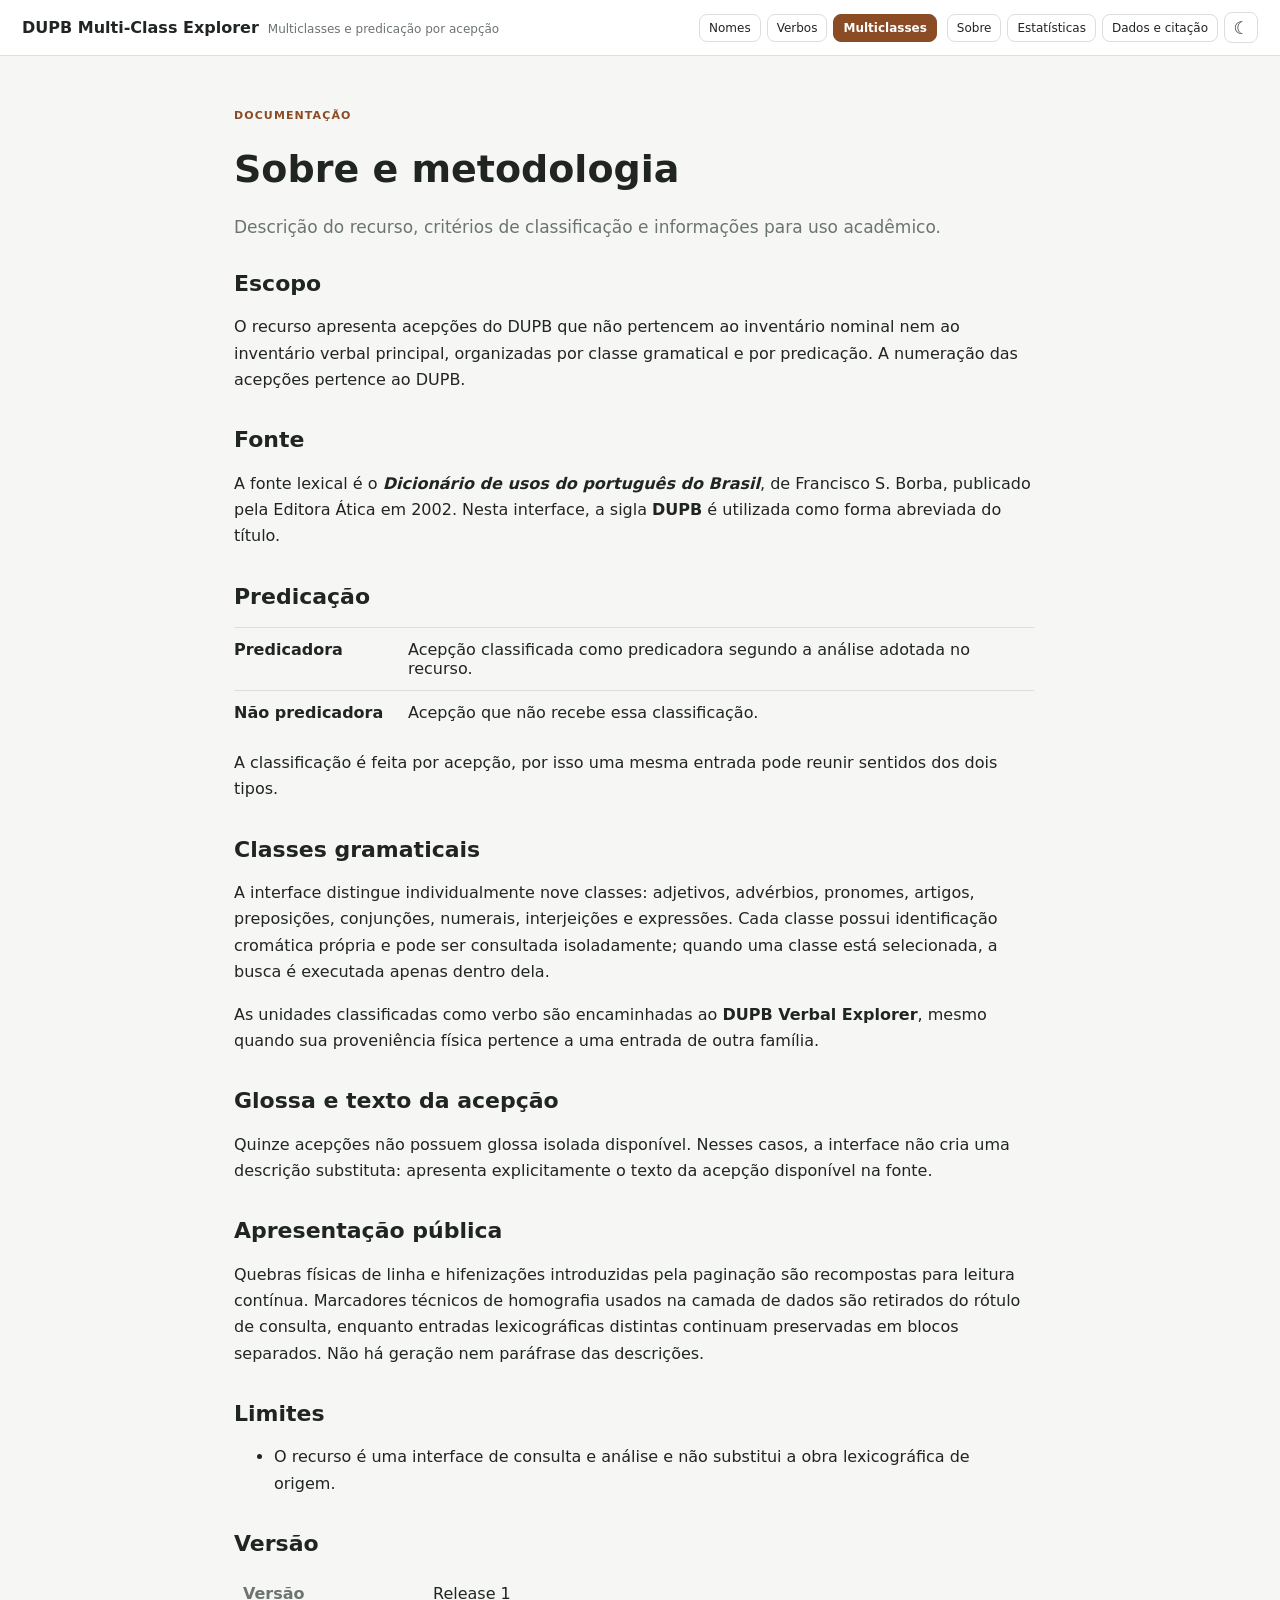
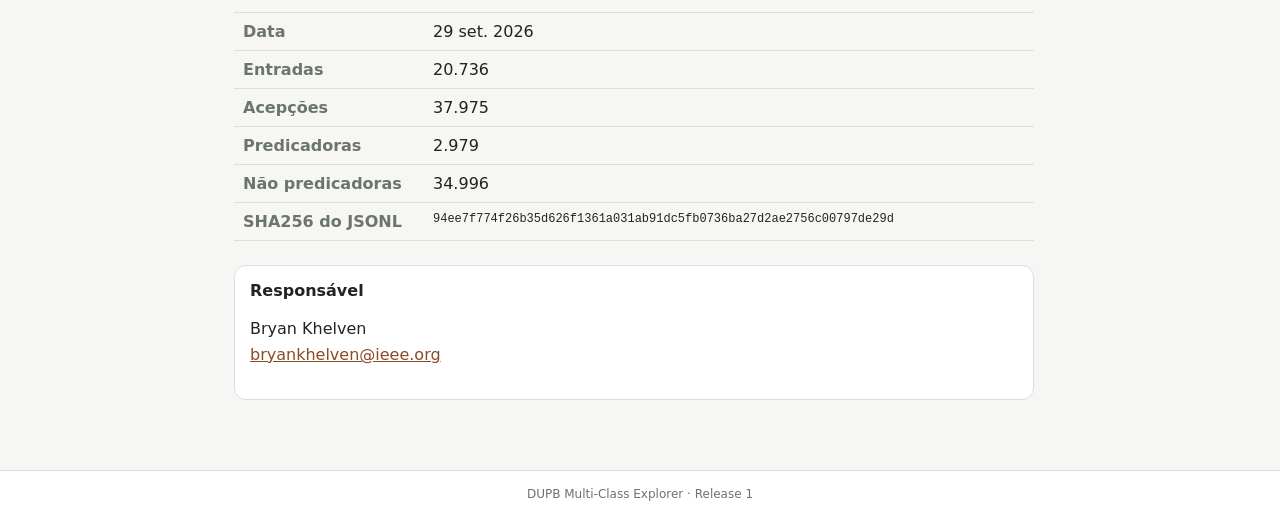
==== about.html @ 167cc292 "Publish dupb-multiclass-explorer Release 1" ====
<!doctype html><html lang="pt-BR"><head><meta charset="utf-8"><meta name="viewport" content="width=device-width,initial-scale=1"><title>Sobre · DUPB Multi-Class Explorer</title><script src="theme.js"></script><link rel="icon" href="favicon.svg"><link rel="stylesheet" href="styles.css"><link rel="stylesheet" href="resource.css"></head><body><header class="topbar"><div class="brand"><a href="index.html">DUPB Multi-Class Explorer</a><span>Multiclasses e predicação por acepção</span></div><div class="header-right"><div class="resource-switch" aria-label="Recursos DUPB"></div><div class="top-actions"><a class="nav-btn" href="about.html">Sobre</a><a class="nav-btn" href="stats.html">Estatísticas</a><a class="nav-btn" href="download.html">Dados e citação</a><button class="theme-btn icon-btn" data-theme-toggle type="button"></button></div></div></header><main class="page narrow"><p class="eyebrow">Documentação</p><h1>Sobre e metodologia</h1><p class="lead">Descrição do recurso, critérios de classificação e informações para uso acadêmico.</p><section class="prose"><h2>Escopo</h2><p>O recurso apresenta acepções do DUPB que não pertencem ao inventário nominal nem ao inventário verbal principal, organizadas por classe gramatical e por predicação. A numeração das acepções pertence ao DUPB.</p><h2>Fonte</h2><p>A fonte lexical é o <strong><em>Dicionário de usos do português do Brasil</em></strong>, de Francisco S. Borba, publicado pela Editora Ática em 2002. Nesta interface, a sigla <strong>DUPB</strong> é utilizada como forma abreviada do título.</p><h2>Predicação</h2><div class="definition"><strong>Predicadora</strong><span>Acepção classificada como predicadora segundo a análise adotada no recurso.</span></div><div class="definition"><strong>Não predicadora</strong><span>Acepção que não recebe essa classificação.</span></div><p>A classificação é feita por acepção, por isso uma mesma entrada pode reunir sentidos dos dois tipos.</p><h2>Classes gramaticais</h2><p>A interface distingue individualmente nove classes: adjetivos, advérbios, pronomes, artigos, preposições, conjunções, numerais, interjeições e expressões. Cada classe possui identificação cromática própria e pode ser consultada isoladamente; quando uma classe está selecionada, a busca é executada apenas dentro dela.</p><p>As unidades classificadas como verbo são encaminhadas ao <strong>DUPB Verbal Explorer</strong>, mesmo quando sua proveniência física pertence a uma entrada de outra família.</p><h2>Glossa e texto da acepção</h2><p>Quinze acepções não possuem glossa isolada disponível. Nesses casos, a interface não cria uma descrição substituta: apresenta explicitamente o texto da acepção disponível na fonte.</p><h2>Apresentação pública</h2><p>Quebras físicas de linha e hifenizações introduzidas pela paginação são recompostas para leitura contínua. Marcadores técnicos de homografia usados na camada de dados são retirados do rótulo de consulta, enquanto entradas lexicográficas distintas continuam preservadas em blocos separados. Não há geração nem paráfrase das descrições.</p><h2>Limites</h2><ul><li>O recurso é uma interface de consulta e análise e não substitui a obra lexicográfica de origem.</li></ul><h2>Versão</h2><table class="public-version"><tr><th>Versão</th><td>Release 1</td></tr><tr><th>Data</th><td>29 set. 2026</td></tr><tr><th>Entradas</th><td>20.736</td></tr><tr><th>Acepções</th><td>37.975</td></tr><tr><th>Predicadoras</th><td>2.979</td></tr><tr><th>Não predicadoras</th><td>34.996</td></tr><tr><th>SHA256 do JSONL</th><td class="mono" data-dataset-sha></td></tr></table><div class="contact"><strong>Responsável</strong><p>Bryan Khelven<br><a href="mailto:bryankhelven@ieee.org">bryankhelven@ieee.org</a></p></div></section></main><footer>DUPB Multi-Class Explorer · Release 1</footer><script src="config.js"></script><script src="resource-nav.js"></script><script src="data/release-info.js"></script><script src="common.js"></script></body></html>
---- styles.css ----
:root{
  --bg:#f6f7f4;--panel:#fbfcfa;--paper:#fff;--text:#202522;--muted:#6c746f;
  --line:#dce0dc;--accent:#245b76;--accent-ink:#fff;--soft:#e8f0f4;
  --pred:#e6f1f6;--non:#efefec;--warn:#f7efe7
}
:root[data-theme="dark"]{
  --bg:#131614;--panel:#181c19;--paper:#202522;--text:#e8ece9;--muted:#aab0ac;
  --line:#343a36;--accent:#92c8e3;--accent-ink:#12222b;--soft:#24343c;
  --pred:#203844;--non:#2b2f2c;--warn:#3a2e25
}
*{box-sizing:border-box}
body{margin:0;font-family:system-ui,-apple-system,BlinkMacSystemFont,"Segoe UI",sans-serif;background:var(--bg);color:var(--text)}
a{color:var(--accent)}button,input,select{font:inherit;color:inherit}
.topbar{padding:12px 22px;background:var(--paper);border-bottom:1px solid var(--line);display:flex;justify-content:space-between;gap:18px;align-items:center;position:sticky;top:0;z-index:10}
.brand{display:flex;gap:9px;align-items:baseline;white-space:nowrap}.brand a{font-weight:800;text-decoration:none;color:var(--text)}.brand span{font-size:12px;color:var(--muted)}
.top-actions,.resource-switch{display:flex;gap:6px;align-items:center;flex-wrap:wrap}
.nav-btn,.resource-switch a,.theme-btn{font-size:12px;text-decoration:none;color:var(--text);border:1px solid var(--line);background:var(--paper);padding:6px 9px;border-radius:8px}
.resource-switch a.active{background:var(--accent);border-color:var(--accent);color:var(--accent-ink);font-weight:750}
.header-right{display:flex;gap:10px;align-items:center;justify-content:flex-end;flex-wrap:wrap}
.icon-btn{width:34px;height:31px;padding:0;display:grid;place-items:center;font-size:17px;cursor:pointer}
.explorer{display:grid;grid-template-columns:390px 1fr;min-height:calc(100vh - 56px)}
.filters{padding:16px 18px;border-right:1px solid var(--line);background:var(--panel);position:sticky;top:56px;height:calc(100vh - 56px);overflow:auto}
.filters label{font-size:13px;font-weight:700}.filters input{width:100%;margin-top:7px;padding:11px;border:1px solid var(--line);background:var(--paper);border-radius:10px}
.hint{font-size:11px;color:var(--muted);margin:6px 2px 0}.lab{font-size:12px;font-weight:800;margin:16px 0 7px}
.sidebar-section{border-top:1px solid var(--line);margin-top:12px;padding-top:2px}.sidebar-section>summary{list-style:none;cursor:pointer;font-size:12px;font-weight:800;padding:10px 2px 7px;display:flex;justify-content:space-between}.sidebar-section>summary::-webkit-details-marker{display:none}.sidebar-section>summary::after{content:"⌄";color:var(--muted)}.sidebar-section:not([open])>summary::after{transform:rotate(-90deg)}
.profile-options,.pos-options{display:grid;gap:6px}.profile-options button,.pos-options button{width:100%;min-height:38px;display:grid;grid-template-columns:58px minmax(0,1fr);align-items:center;text-align:left;gap:8px;border:1px solid var(--line);background:var(--paper);color:var(--text);border-radius:11px;padding:7px 10px 7px 7px;cursor:pointer}
.profile-options button.on,.pos-options button.on{background:var(--accent);border-color:var(--accent);color:var(--accent-ink)}
.facet-count{margin:0;padding:2px 5px;min-width:48px;text-align:center;font-size:10px;line-height:1.35;font-weight:700;font-variant-numeric:tabular-nums;color:var(--accent);background:var(--soft);border-radius:6px}
button.on .facet-count{color:inherit;background:color-mix(in srgb,var(--paper) 18%,transparent)}
.facet-label{font-size:13px;line-height:1.25;font-weight:600}
.segmented{display:grid;grid-template-columns:1.2fr 1fr 1.25fr;gap:0;width:100%;overflow:hidden;border:1px solid var(--line);border-radius:10px}
.segmented button{min-width:0;margin:0;border:0;border-right:1px solid var(--line);padding:8px 7px;font-size:11px;line-height:1.15;background:var(--paper);cursor:pointer}.segmented button:last-child{border-right:0}.segmented button.on{background:var(--accent);color:var(--accent-ink)}
.two-cols{display:grid;grid-template-columns:1fr 1fr;gap:8px}.two-cols select,.wide-select{width:100%;padding:7px;border:1px solid var(--line);border-radius:8px;background:var(--paper)}
.alphabet{display:flex;gap:3px;flex-wrap:wrap}.alpha{border:0;background:transparent;color:var(--muted);padding:4px 6px;border-radius:5px;cursor:pointer}.alpha.on,.alpha:hover{background:var(--soft);color:var(--text)}
#count{margin:10px 2px 8px;padding-top:8px;border-top:1px solid var(--line);font-size:11px;color:var(--muted);font-variant-numeric:tabular-nums}
.lexical-list{min-height:100px}.lem{display:flex;justify-content:space-between;align-items:center;gap:10px;width:100%;border:0;border-bottom:1px solid var(--line);background:transparent;color:var(--text);padding:11px 7px;text-align:left;cursor:pointer}.lem:first-child{border-top:1px solid var(--line)}.lem:hover,.lem.sel{background:var(--soft)}.lex-main{display:flex;flex-direction:column;gap:2px;min-width:0}.lex-main strong{overflow:hidden;text-overflow:ellipsis;white-space:nowrap}.lex-main small{font-size:11px;line-height:1.35;color:var(--muted)}.chev{font-size:19px;color:var(--muted)}
#content{padding:42px clamp(24px,5vw,70px)}#intro,#entry{max-width:1040px;margin:auto}.eyebrow{color:var(--accent);text-transform:uppercase;font-size:11px;font-weight:800;letter-spacing:.1em}#intro h1,#entry h1{font-size:clamp(32px,4vw,48px);line-height:1.08;margin:4px 0 10px}.subtitle{font-size:18px;color:var(--muted);margin:0}.scope{font-family:Georgia,serif;font-size:19px;line-height:1.45;max-width:820px;margin:22px 0 0}
#stats{display:grid;grid-template-columns:repeat(3,1fr);gap:10px;margin-top:28px}.stat{background:var(--paper);border:1px solid var(--line);border-radius:14px;padding:16px}.stat b{display:block;font-size:26px}.stat span{font-size:12px;color:var(--muted)}
.page-links{display:flex;gap:15px;flex-wrap:wrap;margin-top:22px;font-size:13px}
.entry-head{display:flex;justify-content:space-between;gap:20px;align-items:flex-end}.entry-head #summary{color:var(--muted)}.entry-data{display:flex;gap:6px;align-items:center;flex-wrap:wrap;padding-bottom:14px}.entry-data span{font-size:11px;color:var(--muted)}.entry-data button{border:1px solid var(--line);background:transparent;padding:5px 8px;border-radius:8px;cursor:pointer}
.entry-body{display:grid;grid-template-columns:minmax(0,1fr) 240px;gap:28px}.lexical{border-left:1px solid var(--line);padding-left:18px;position:sticky;top:82px;align-self:start}.lexical h2{font-size:12px;text-transform:uppercase;letter-spacing:.08em;color:var(--muted)}.lexical dl{display:grid;grid-template-columns:1fr auto;gap:6px 10px;font-size:12px}.lexical dt{color:var(--muted)}.lexical dd{margin:0;font-weight:700;text-align:right}
.lexical-actions{margin-top:12px;padding-top:10px;border-top:1px solid var(--line)}.quiet-action,.cite-menu>summary{border:0;background:transparent;color:var(--accent);padding:4px 0;font-size:11px;cursor:pointer}.cite-menu>summary{list-style:none}.cite-menu>summary::-webkit-details-marker{display:none}.cite-menu>summary::after{content:" ▾";color:var(--muted)}
.grp{margin:26px 0}.grp h3{margin:0 0 8px}.card{background:var(--paper);border:1px solid var(--line);border-radius:16px;padding:17px 19px;margin:9px 0}.top{display:flex;justify-content:space-between;gap:8px;align-items:flex-start;flex-wrap:wrap}.badge-row{display:flex;gap:5px;flex-wrap:wrap}.num{font-size:12px;color:var(--muted);font-weight:800}.badge{font-size:10px;font-weight:800;border-radius:999px;padding:5px 8px;background:var(--soft);color:var(--accent)}.badge.N{background:var(--non);color:var(--muted)}.badge.pos,.badge.meta{font-weight:700;background:var(--soft)}.desc{font-family:Georgia,serif;font-size:23px;margin:9px 0 0;line-height:1.32}.meta-line{font-size:11px;color:var(--muted);margin:8px 0 0}.source-fallback{background:var(--warn);border-radius:10px;padding:11px 12px;margin-top:10px}.source-fallback b{display:block;font-size:10px;text-transform:uppercase;letter-spacing:.06em;color:var(--muted);margin-bottom:5px}.source-fallback p{margin:0;font-family:Georgia,serif;line-height:1.42}
.active-filters{display:flex;flex-wrap:wrap;gap:5px;margin:12px 0 4px}.filter-chip{border:1px solid var(--line);background:var(--paper);padding:5px 8px;border-radius:999px;font-size:11px;cursor:pointer}
footer{padding:16px;text-align:center;font-size:12px;color:var(--muted);background:var(--paper);border-top:1px solid var(--line)}
.page{max-width:1040px;margin:auto;padding:42px 24px 70px}.page.narrow{max-width:860px}.page h1{font-size:38px}.page h2{font-size:22px;margin-top:34px}.lead{font-size:17px;color:var(--muted)}.prose{max-width:800px}.prose p,.prose li{line-height:1.65}.definition{display:grid;grid-template-columns:160px 1fr;gap:14px;border-top:1px solid var(--line);padding:12px 0}.public-version{width:100%;border-collapse:collapse;margin-top:12px}.public-version th,.public-version td{text-align:left;padding:9px;border-bottom:1px solid var(--line);vertical-align:top}.public-version th{width:190px;color:var(--muted);font-weight:600}.mono{font-family:ui-monospace,SFMono-Regular,Consolas,monospace;font-size:12px;overflow-wrap:anywhere}.contact{border:1px solid var(--line);background:var(--paper);padding:15px;border-radius:12px;margin-top:24px}
.info-grid,.stats-grid,.download-grid{display:grid;grid-template-columns:repeat(2,minmax(0,1fr));gap:12px}.info-card,.stat-panel,.download-card{background:var(--paper);border:1px solid var(--line);border-radius:12px;padding:17px}.info-card b{display:block;font-size:25px}.info-card span{font-size:12px;color:var(--muted)}.bar-row{display:grid;grid-template-columns:minmax(120px,1fr) 2fr auto;gap:10px;align-items:center;margin:8px 0;font-size:12px}.bar{height:8px;background:var(--soft);border-radius:999px;overflow:hidden}.bar i{display:block;height:100%;background:var(--accent)}.button-row{display:flex;gap:8px;flex-wrap:wrap}.btn{display:inline-block;border:1px solid var(--line);background:var(--paper);padding:8px 11px;border-radius:8px;text-decoration:none;color:var(--text);cursor:pointer}.btn.primary{background:var(--accent);border-color:var(--accent);color:var(--accent-ink)}.checksum{overflow-wrap:anywhere;font-family:ui-monospace,SFMono-Regular,Consolas,monospace;font-size:12px}
.portal{max-width:980px;margin:0 auto;padding:64px 24px}.portal h1{font-size:44px;margin-bottom:8px}.portal .lead{max-width:760px}.resource-cards{display:grid;grid-template-columns:repeat(3,1fr);gap:14px;margin-top:30px}.resource-card{border:1px solid var(--line);background:var(--paper);border-radius:16px;padding:20px;text-decoration:none;color:var(--text)}.resource-card:hover{transform:translateY(-1px)}.resource-card i{display:block;width:14px;height:14px;border-radius:50%;margin-bottom:14px}.resource-card b{display:block;font-size:20px;margin-bottom:4px}.resource-card span{font-size:12px;color:var(--muted);line-height:1.4}
@media(max-width:900px){.topbar{align-items:flex-start;flex-direction:column}.header-right{justify-content:flex-start}.explorer{display:block}.filters{position:static;height:auto;border-right:0;border-bottom:1px solid var(--line)}#content{padding:30px 16px}.entry-head{display:block}.entry-body{display:block}.lexical{position:static;border-left:0;border-top:1px solid var(--line);padding:16px 0 0;margin-top:22px}.info-grid,.stats-grid,.download-grid,.resource-cards{grid-template-columns:1fr}}
@media(max-width:560px){#stats{grid-template-columns:1fr}.two-cols{grid-template-columns:1fr}.brand{align-items:flex-start;flex-direction:column}.definition{grid-template-columns:1fr}.segmented{grid-template-columns:1fr}.segmented button{border-right:0;border-bottom:1px solid var(--line)}.segmented button:last-child{border-bottom:0}}

/* CANDIDATE V2 — class-first exploration */
.class-filter-panel{display:grid;gap:8px}
.class-group{border-top:1px solid var(--line);padding-top:7px}
.class-group-title{margin:0 0 5px;font-size:10px;line-height:1.2;text-transform:uppercase;letter-spacing:.06em;color:var(--muted);font-weight:800}
.class-filter-grid{display:grid;grid-template-columns:1fr 1fr;gap:5px}
.class-filter-panel .class-filter{
  width:100%;min-width:0;display:grid;grid-template-columns:48px minmax(0,1fr);
  align-items:center;text-align:left;gap:6px;border:1px solid var(--line);
  border-left:4px solid var(--class-color,var(--line));background:var(--paper);
  border-radius:9px;padding:6px 8px 6px 5px;cursor:pointer;color:var(--text)
}
.class-filter-panel .class-filter:hover{background:var(--soft)}
.class-filter-panel .class-filter.on{box-shadow:inset 0 0 0 1px var(--class-color,var(--accent));background:var(--class-bg,var(--soft))}
.class-filter-panel .class-filter .facet-count{color:var(--class-color,var(--accent));background:var(--class-bg,var(--soft));min-width:42px}
.class-filter-panel .all-classes{grid-template-columns:58px minmax(0,1fr);border-left-color:var(--accent)}
.pos-adj{--class-color:#7158a5;--class-bg:#eee9f7}
.pos-adv{--class-color:#267e78;--class-bg:#e4f1ef}
.pos-pron{--class-color:#3d6fb0;--class-bg:#e7edf7}
.pos-art{--class-color:#41865b;--class-bg:#e7f1ea}
.pos-prep{--class-color:#b8672e;--class-bg:#f6e9df}
.pos-conj{--class-color:#8b5b9c;--class-bg:#f1e8f4}
.pos-num{--class-color:#9a7900;--class-bg:#f5f0d9}
.pos-interj{--class-color:#b64f5e;--class-bg:#f7e7ea}
.pos-mwe{--class-color:#a24f83;--class-bg:#f5e6ef}
.pos-vres{--class-color:#667078;--class-bg:#e9ecee}
:root[data-theme="dark"] .pos-adj{--class-color:#b9a8e4;--class-bg:#302b3d}
:root[data-theme="dark"] .pos-adv{--class-color:#7ed1c9;--class-bg:#213936}
:root[data-theme="dark"] .pos-pron{--class-color:#91b8ef;--class-bg:#243348}
:root[data-theme="dark"] .pos-art{--class-color:#8bd0a1;--class-bg:#26392c}
:root[data-theme="dark"] .pos-prep{--class-color:#e8a678;--class-bg:#3d2f26}
:root[data-theme="dark"] .pos-conj{--class-color:#c9a2d7;--class-bg:#372c3d}
:root[data-theme="dark"] .pos-num{--class-color:#e1c764;--class-bg:#3b3520}
:root[data-theme="dark"] .pos-interj{--class-color:#e99aa5;--class-bg:#40292e}
:root[data-theme="dark"] .pos-mwe{--class-color:#df9bc8;--class-bg:#402b38}
:root[data-theme="dark"] .pos-vres{--class-color:#b3bdc4;--class-bg:#30363a}
.badge.pos-Adj{background:#eee9f7;color:#5f478f}.badge.pos-Adv{background:#e4f1ef;color:#1e6964}
.badge.pos-Pron{background:#e7edf7;color:#315f9b}.badge.pos-Art{background:#e7f1ea;color:#347249}
.badge.pos-Prep{background:#f6e9df;color:#9c5425}.badge.pos-Conj{background:#f1e8f4;color:#754785}
.badge.pos-Num{background:#f5f0d9;color:#7f6400}.badge.pos-Interj{background:#f7e7ea;color:#98404e}
.badge.pos-MWE{background:#f5e6ef;color:#89406d}.badge.pos-V{background:#e9ecee;color:#566068}
:root[data-theme="dark"] .badge.pos-Adj,:root[data-theme="dark"] .badge.pos-Adv,:root[data-theme="dark"] .badge.pos-Pron,:root[data-theme="dark"] .badge.pos-Art,:root[data-theme="dark"] .badge.pos-Prep,:root[data-theme="dark"] .badge.pos-Conj,:root[data-theme="dark"] .badge.pos-Num,:root[data-theme="dark"] .badge.pos-Interj,:root[data-theme="dark"] .badge.pos-MWE,:root[data-theme="dark"] .badge.pos-V{background:var(--soft);color:var(--text)}
.class-stats-grid{display:grid;grid-template-columns:repeat(2,minmax(0,1fr));gap:10px;margin-top:12px}
.class-stat-card{border:1px solid var(--line);border-left:5px solid var(--class-color,var(--accent));background:var(--paper);border-radius:12px;padding:13px}
.class-stat-card h3{margin:0 0 10px;font-size:15px}.class-stat-card h3 a{text-decoration:none;color:inherit}
.class-stat-metrics{display:grid;grid-template-columns:1fr 1fr;gap:8px}.class-stat-metrics b{display:block;font-size:18px}.class-stat-metrics span{font-size:10px;color:var(--muted)}
@media(max-width:560px){.class-filter-grid,.class-stats-grid{grid-template-columns:1fr}}

/* Candidate V3: compact independent class chooser */
.class-title{margin-top:11px}
.class-filter-wrap{margin-bottom:4px}
.class-filter-grid.compact{display:grid;grid-template-columns:repeat(3,minmax(0,1fr));gap:5px}
.class-filter-grid.compact .class-filter{
  min-width:0;height:42px;display:grid;grid-template-columns:8px minmax(0,1fr);
  grid-template-rows:1fr 12px;column-gap:5px;align-items:center;
  border:1px solid var(--line);background:var(--paper);border-radius:8px;
  padding:5px 6px;text-align:left;cursor:pointer;color:var(--text)
}
.class-filter-grid.compact .class-dot{
  width:7px;height:7px;border-radius:50%;background:var(--class-color,var(--accent));
  grid-row:1/3;align-self:center
}
.class-filter-grid.compact .class-filter>span:nth-child(2){
  min-width:0;font-size:11px;font-weight:700;line-height:1.05;overflow:hidden;text-overflow:ellipsis;white-space:nowrap
}
.class-filter-grid.compact .class-filter small{
  grid-column:2;font-size:9px;line-height:1;color:var(--class-color,var(--muted));font-variant-numeric:tabular-nums
}
.class-filter-grid.compact .class-filter:hover{background:var(--class-bg,var(--soft))}
.class-filter-grid.compact .class-filter.on{background:var(--class-bg,var(--soft));box-shadow:inset 0 0 0 1px var(--class-color,var(--accent))}
.class-filter-grid.compact .all-classes{--class-color:var(--accent);--class-bg:var(--soft)}
.sidebar-section:not([open]){margin-top:8px}
.filters #count{margin-top:8px}
@media(max-width:560px){
  .class-filter-grid.compact{grid-template-columns:repeat(3,minmax(0,1fr))}
  .class-filter-grid.compact .class-filter{height:40px}
}
---- resource.css ----
:root{--accent:#8a4b25;--accent-ink:#fff;--soft:#f5ebe3;--pred:#f6eadf}:root[data-theme="dark"]{--accent:#e4ad7d;--accent-ink:#2b1c12;--soft:#3b2d24;--pred:#3b2d24}
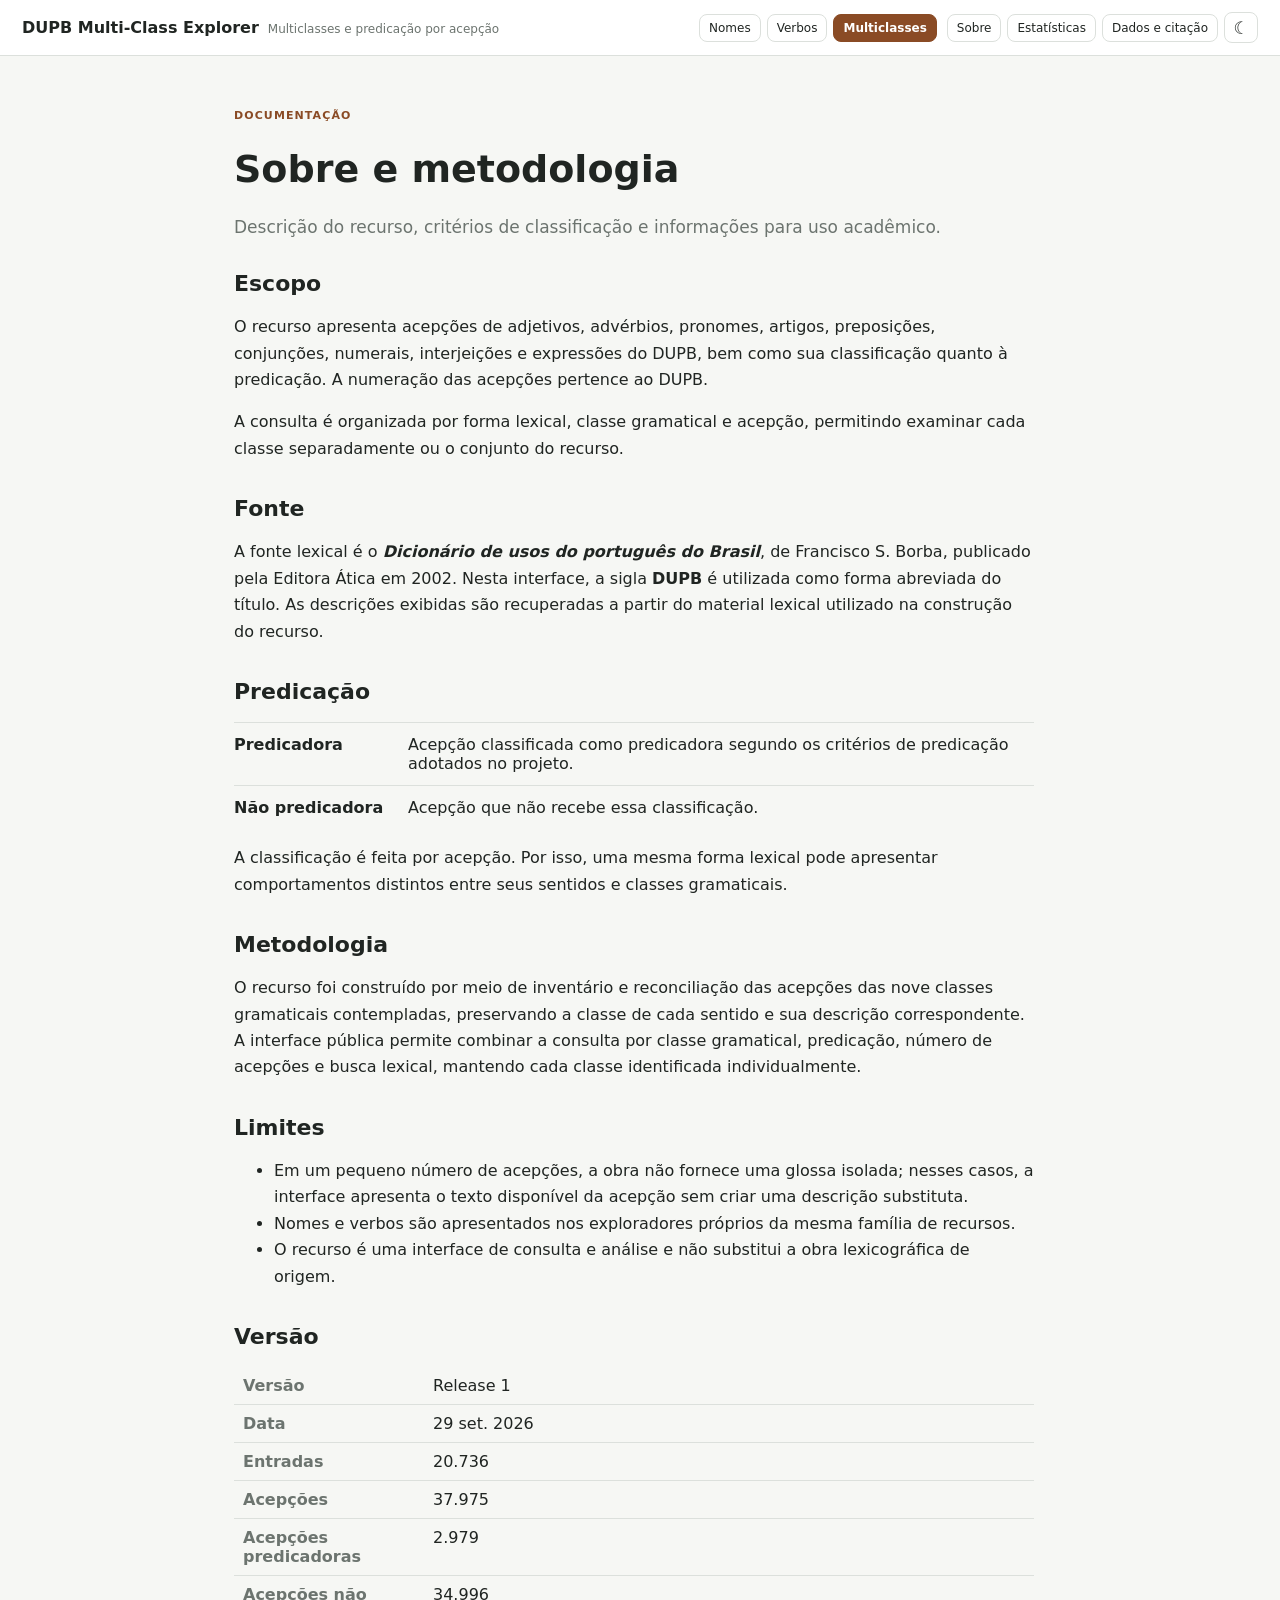
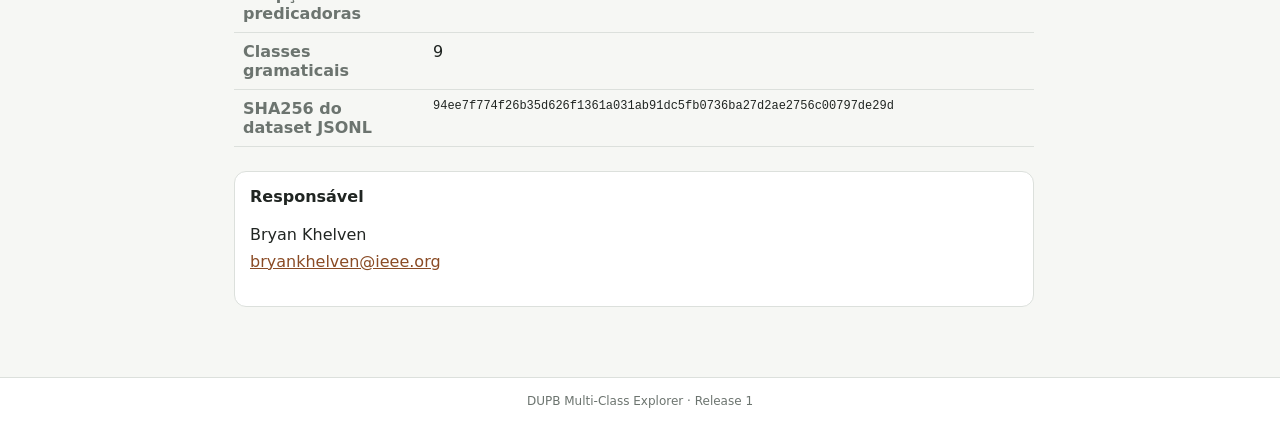
==== commit 59c0a5d1: "Refine class facets and public methodology narrative" ====
--- a/about.html
+++ b/about.html
@@ -1 +1 @@
-<!doctype html><html lang="pt-BR"><head><meta charset="utf-8"><meta name="viewport" content="width=device-width,initial-scale=1"><title>Sobre · DUPB Multi-Class Explorer</title><script src="theme.js"></script><link rel="icon" href="favicon.svg"><link rel="stylesheet" href="styles.css"><link rel="stylesheet" href="resource.css"></head><body><header class="topbar"><div class="brand"><a href="index.html">DUPB Multi-Class Explorer</a><span>Multiclasses e predicação por acepção</span></div><div class="header-right"><div class="resource-switch" aria-label="Recursos DUPB"></div><div class="top-actions"><a class="nav-btn" href="about.html">Sobre</a><a class="nav-btn" href="stats.html">Estatísticas</a><a class="nav-btn" href="download.html">Dados e citação</a><button class="theme-btn icon-btn" data-theme-toggle type="button"></button></div></div></header><main class="page narrow"><p class="eyebrow">Documentação</p><h1>Sobre e metodologia</h1><p class="lead">Descrição do recurso, critérios de classificação e informações para uso acadêmico.</p><section class="prose"><h2>Escopo</h2><p>O recurso apresenta acepções do DUPB que não pertencem ao inventário nominal nem ao inventário verbal principal, organizadas por classe gramatical e por predicação. A numeração das acepções pertence ao DUPB.</p><h2>Fonte</h2><p>A fonte lexical é o <strong><em>Dicionário de usos do português do Brasil</em></strong>, de Francisco S. Borba, publicado pela Editora Ática em 2002. Nesta interface, a sigla <strong>DUPB</strong> é utilizada como forma abreviada do título.</p><h2>Predicação</h2><div class="definition"><strong>Predicadora</strong><span>Acepção classificada como predicadora segundo a análise adotada no recurso.</span></div><div class="definition"><strong>Não predicadora</strong><span>Acepção que não recebe essa classificação.</span></div><p>A classificação é feita por acepção, por isso uma mesma entrada pode reunir sentidos dos dois tipos.</p><h2>Classes gramaticais</h2><p>A interface distingue individualmente nove classes: adjetivos, advérbios, pronomes, artigos, preposições, conjunções, numerais, interjeições e expressões. Cada classe possui identificação cromática própria e pode ser consultada isoladamente; quando uma classe está selecionada, a busca é executada apenas dentro dela.</p><p>As unidades classificadas como verbo são encaminhadas ao <strong>DUPB Verbal Explorer</strong>, mesmo quando sua proveniência física pertence a uma entrada de outra família.</p><h2>Glossa e texto da acepção</h2><p>Quinze acepções não possuem glossa isolada disponível. Nesses casos, a interface não cria uma descrição substituta: apresenta explicitamente o texto da acepção disponível na fonte.</p><h2>Apresentação pública</h2><p>Quebras físicas de linha e hifenizações introduzidas pela paginação são recompostas para leitura contínua. Marcadores técnicos de homografia usados na camada de dados são retirados do rótulo de consulta, enquanto entradas lexicográficas distintas continuam preservadas em blocos separados. Não há geração nem paráfrase das descrições.</p><h2>Limites</h2><ul><li>O recurso é uma interface de consulta e análise e não substitui a obra lexicográfica de origem.</li></ul><h2>Versão</h2><table class="public-version"><tr><th>Versão</th><td>Release 1</td></tr><tr><th>Data</th><td>29 set. 2026</td></tr><tr><th>Entradas</th><td>20.736</td></tr><tr><th>Acepções</th><td>37.975</td></tr><tr><th>Predicadoras</th><td>2.979</td></tr><tr><th>Não predicadoras</th><td>34.996</td></tr><tr><th>SHA256 do JSONL</th><td class="mono" data-dataset-sha></td></tr></table><div class="contact"><strong>Responsável</strong><p>Bryan Khelven<br><a href="mailto:bryankhelven@ieee.org">bryankhelven@ieee.org</a></p></div></section></main><footer>DUPB Multi-Class Explorer · Release 1</footer><script src="config.js"></script><script src="resource-nav.js"></script><script src="data/release-info.js"></script><script src="common.js"></script></body></html>+<!doctype html><html lang="pt-BR"><head><meta charset="utf-8"><meta name="viewport" content="width=device-width,initial-scale=1"><title>Sobre · DUPB Multi-Class Explorer</title><script src="theme.js"></script><link rel="icon" href="favicon.svg"><link rel="stylesheet" href="styles.css"><link rel="stylesheet" href="resource.css"></head><body><header class="topbar"><div class="brand"><a href="index.html">DUPB Multi-Class Explorer</a><span>Multiclasses e predicação por acepção</span></div><div class="header-right"><div class="resource-switch" aria-label="Recursos DUPB"></div><div class="top-actions"><a class="nav-btn" href="about.html">Sobre</a><a class="nav-btn" href="stats.html">Estatísticas</a><a class="nav-btn" href="download.html">Dados e citação</a><button class="theme-btn icon-btn" data-theme-toggle type="button"></button></div></div></header><main class="page narrow"><p class="eyebrow">Documentação</p><h1>Sobre e metodologia</h1><p class="lead">Descrição do recurso, critérios de classificação e informações para uso acadêmico.</p><section class="prose"><h2>Escopo</h2><p>O recurso apresenta acepções de adjetivos, advérbios, pronomes, artigos, preposições, conjunções, numerais, interjeições e expressões do DUPB, bem como sua classificação quanto à predicação. A numeração das acepções pertence ao DUPB.</p><p>A consulta é organizada por forma lexical, classe gramatical e acepção, permitindo examinar cada classe separadamente ou o conjunto do recurso.</p><h2>Fonte</h2><p>A fonte lexical é o <strong><em>Dicionário de usos do português do Brasil</em></strong>, de Francisco S. Borba, publicado pela Editora Ática em 2002. Nesta interface, a sigla <strong>DUPB</strong> é utilizada como forma abreviada do título. As descrições exibidas são recuperadas a partir do material lexical utilizado na construção do recurso.</p><h2>Predicação</h2><div class="definition"><strong>Predicadora</strong><span>Acepção classificada como predicadora segundo os critérios de predicação adotados no projeto.</span></div><div class="definition"><strong>Não predicadora</strong><span>Acepção que não recebe essa classificação.</span></div><p>A classificação é feita por acepção. Por isso, uma mesma forma lexical pode apresentar comportamentos distintos entre seus sentidos e classes gramaticais.</p><h2>Metodologia</h2><p>O recurso foi construído por meio de inventário e reconciliação das acepções das nove classes gramaticais contempladas, preservando a classe de cada sentido e sua descrição correspondente. A interface pública permite combinar a consulta por classe gramatical, predicação, número de acepções e busca lexical, mantendo cada classe identificada individualmente.</p><h2>Limites</h2><ul><li>Em um pequeno número de acepções, a obra não fornece uma glossa isolada; nesses casos, a interface apresenta o texto disponível da acepção sem criar uma descrição substituta.</li><li>Nomes e verbos são apresentados nos exploradores próprios da mesma família de recursos.</li><li>O recurso é uma interface de consulta e análise e não substitui a obra lexicográfica de origem.</li></ul><h2>Versão</h2><table class="public-version"><tr><th>Versão</th><td>Release 1</td></tr><tr><th>Data</th><td>29 set. 2026</td></tr><tr><th>Entradas</th><td>20.736</td></tr><tr><th>Acepções</th><td>37.975</td></tr><tr><th>Acepções predicadoras</th><td>2.979</td></tr><tr><th>Acepções não predicadoras</th><td>34.996</td></tr><tr><th>Classes gramaticais</th><td>9</td></tr><tr><th>SHA256 do dataset JSONL</th><td class="mono" data-dataset-sha></td></tr></table><div class="contact"><strong>Responsável</strong><p>Bryan Khelven<br><a href="mailto:bryankhelven@ieee.org">bryankhelven@ieee.org</a></p></div></section></main><footer>DUPB Multi-Class Explorer · Release 1</footer><script src="config.js"></script><script src="resource-nav.js"></script><script src="data/release-info.js"></script><script src="common.js"></script></body></html>
--- a/styles.css
+++ b/styles.css
@@ -126,3 +126,9 @@
   .class-filter-grid.compact{grid-template-columns:repeat(3,minmax(0,1fr))}
   .class-filter-grid.compact .class-filter{height:40px}
 }
+
+/* Class selector can be collapsed without changing class-filter behavior. */
+.class-selector-section{margin-top:10px}
+.class-selector-section>summary{padding-top:7px}
+.class-selector-section .class-filter-wrap{margin:0 0 2px}
+.class-selector-section:not([open]){padding-bottom:2px}
